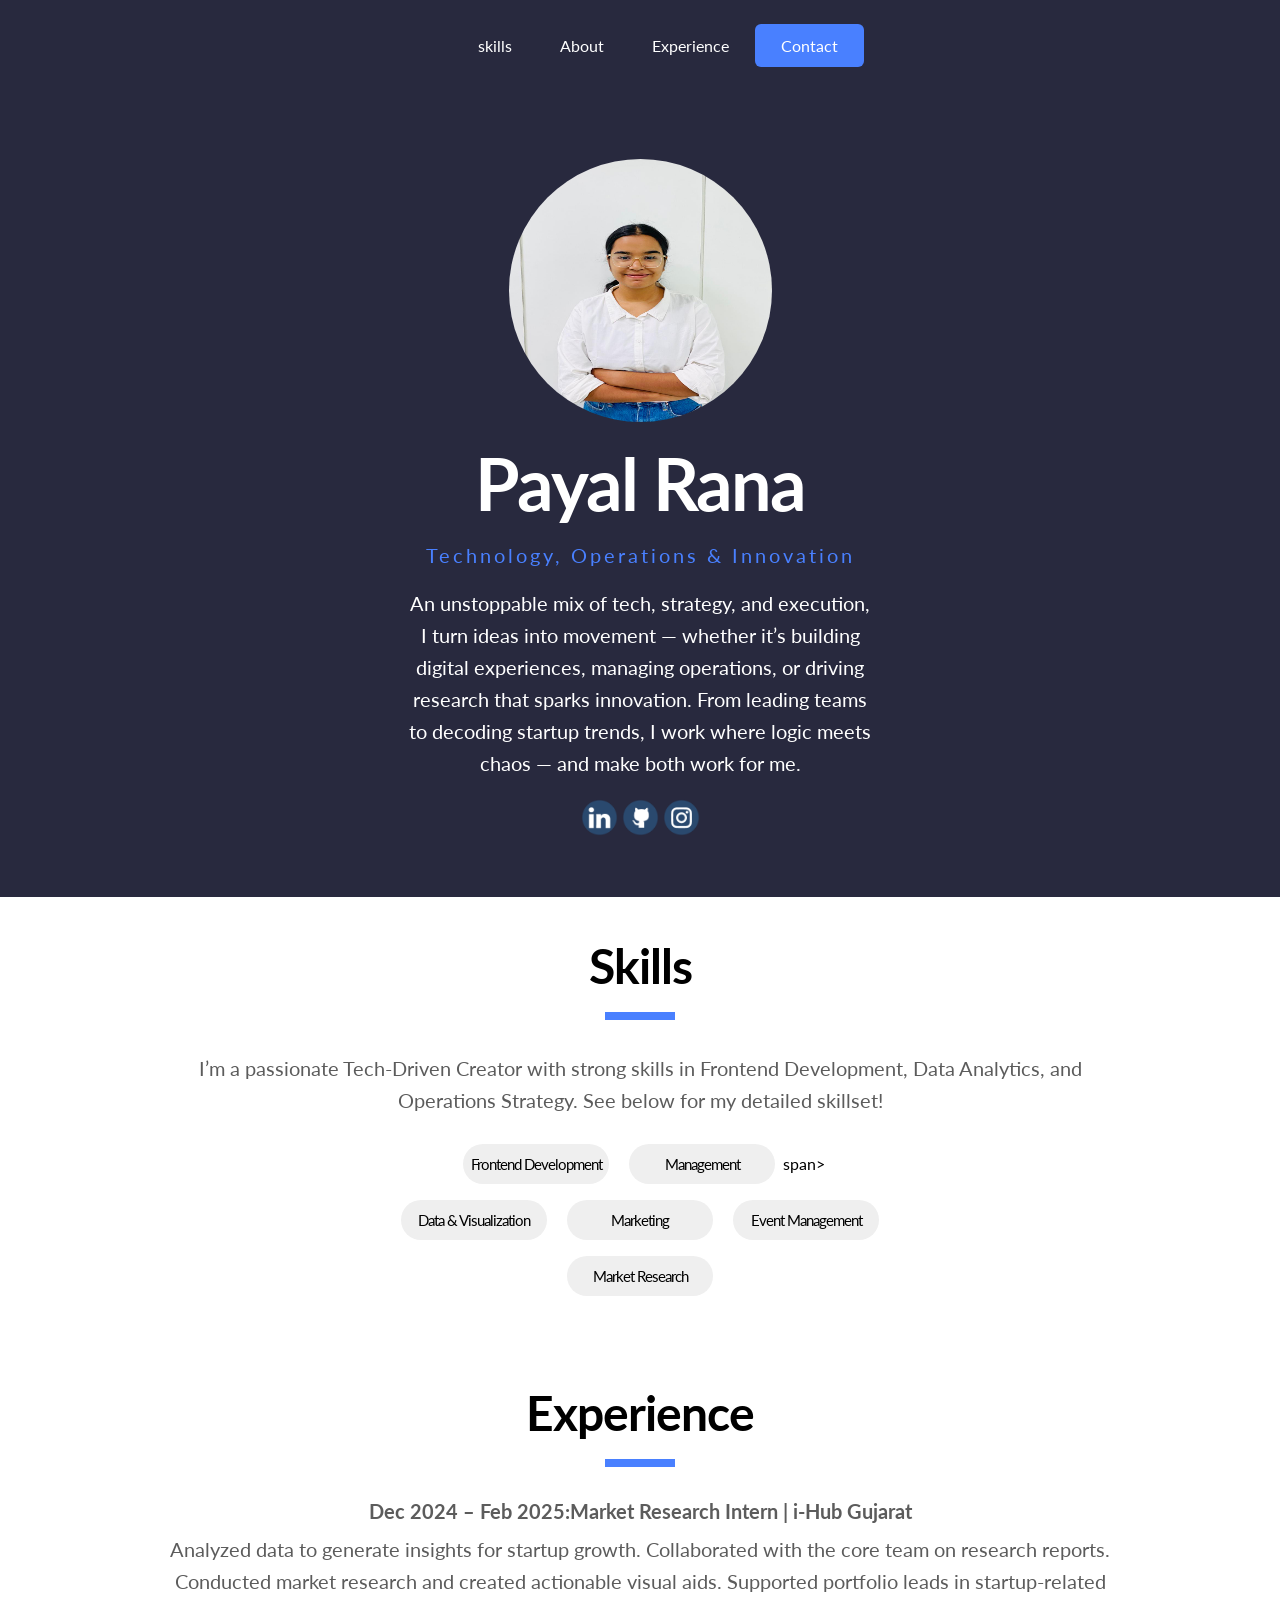
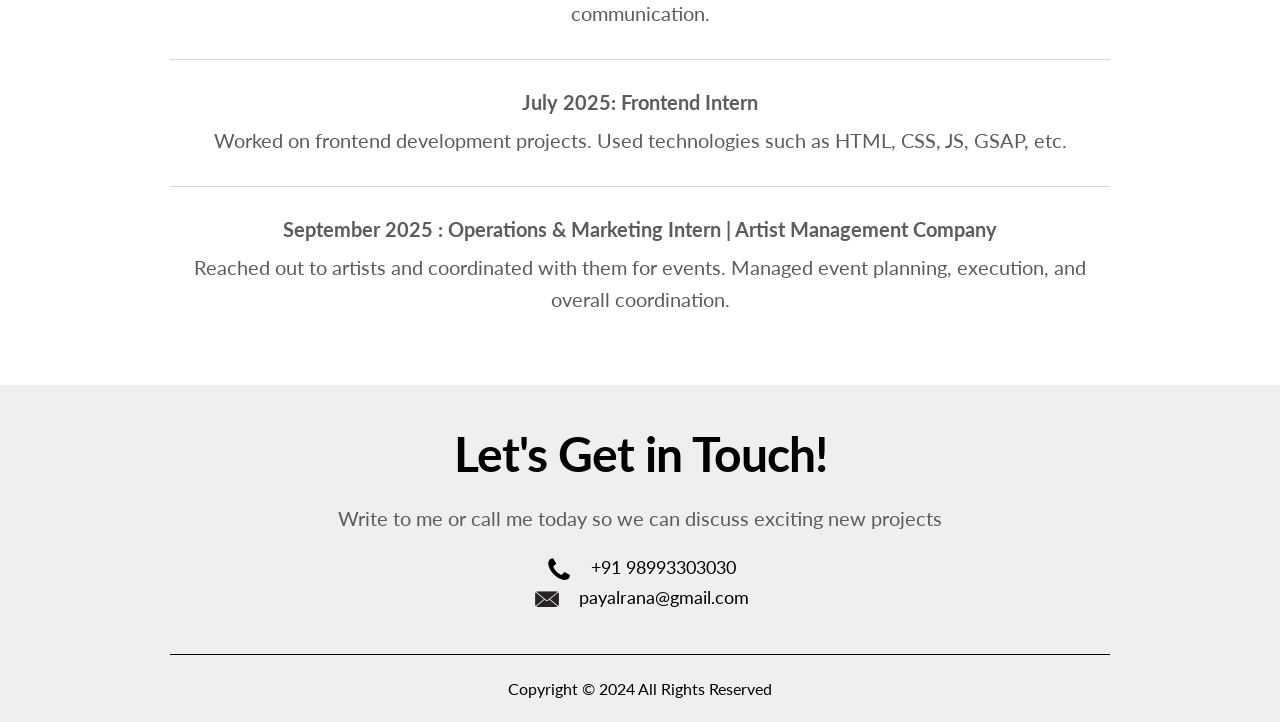
==== index.html @ e481a658 "Update index.html" ====
<!DOCTYPE html>
<html lang="en">
<head>
    <meta charset="UTF-8">
    <meta name="viewport" content="width=device-width, initial-scale=1.0">
    <title> My Portfolio</title>
    <link rel="preconnect" href="https://fonts.googleapis.com">
    <link rel="preconnect" href="https://fonts.gstatic.com" crossorigin>
    <link href="https://fonts.googleapis.com/css2?family=Lato:ital,wght@0,100;0,300;0,400;0,700;0,900;1,100;1,300;1,400;1,700;1,900&display=swap" rel="stylesheet">
    <link rel="stylesheet" href="index.css">
</head>
<body>
    <header class="blue-bg" >
    
        <nav >
            <ul>
                <li>
                    <a href="index.html#skillset">
                        skills
                    </a>
                </li>
                <li>
                    <a   href="index.html#hero">
                        About
                    </a>
                </li>
                <li>
                    <a  href="index.html#experience">
                        Experience
                    </a>
                </li>
                <li class="button">
                    <a  href="index.html#contact">
                        Contact
                    </a>
                </li>
          
            </ul>

        </nav>
    
    </header>
    <section id="hero" class="blue-bg"> 
        <div class="container">
            
            <img id="Profile" src="prof_pic_pyl.jpg"  alt="Profile Picture ">
            
        
            <h1>Payal Rana</h1>
            <h2>
                Technology, Operations & Innovation
            </h2>
            <p> An unstoppable mix of tech, strategy, and execution,
                I turn ideas into movement — whether it’s building 
                digital experiences, managing operations, or driving research that sparks innovation.
                From leading teams to decoding startup trends, I work where logic meets chaos — and 
                make both work for me.</p>
            <ul>
                <li><a target="_blank" href="https://www.linkedin.com/in/payal-rana-98940028a/"> <img src="linkedin - Copy.png" alt="lnkdin icon"></a></li>
                <li><a target= "_blank" href="https://github.com/payal44-tech"><img src="github.png" alt="github icon"></a></li>
                <li><a target="_blank" href="https://www.instagram.com/payalrana7316/?next=%2F&hl=en"> <img src="instagram.png" alt="instagram icon"></a></li>
            </ul>

        
        </div>
        
    </section>
    <section id="skillset">
        <div class="container">
            <h2 class="section-tittle">
                Skills
            </h2>
            <hr>
            <p>
              I’m a passionate Tech-Driven Creator with strong skills in Frontend Development, Data Analytics, and Operations Strategy. See below for my detailed skillset!
            </p>
            <div class="skills">
                <span>Frontend Development</span>
                <span>Management</span>span>
                <span>Data & Visualization</span>
                <span>Marketing</span>
                <span>Event Management</span>
                <span>Market Research</span>
            </div>
        </div>
    </section>
     <section id="experience">
        <div class="container">
            <h2 class="section-tittle">
                Experience

            </h2>
            <hr>
            <article>
                <h3>Dec 2024 – Feb 2025:Market Research Intern | i-Hub Gujarat</h3>
                <p>
                    Analyzed data to generate insights for startup growth.
                    Collaborated with the core team on research reports.
                    Conducted market research and created actionable visual aids.
                    Supported portfolio leads in startup-related communication.
                </p>
            </article>
            
            <article>
                <h3>July 2025: Frontend Intern</h3>
                <p>
                    Worked on frontend development projects.
                    Used technologies such as HTML, CSS, JS, GSAP, etc.
                </p>
            </article>
            <article>
                <h3>September 2025 : Operations & Marketing Intern | Artist Management Company</h3>
                <p>
                    Reached out to artists and coordinated with them for events.
                    Managed event planning, execution, and overall coordination.
                </p>
            </article>
            

        </div>
     </section>
     <section id="contact">
        <h2 class="section-tittle">Let's Get in Touch! </h2>
        <p>Write to me or call me today so we can discuss exciting new projects </p>
        <a href="tel:+919227039201">
            <img src="phone.png" alt="phone icon">
            <span>+91 98993303030</span>
        </a>
        <a href="mailto:payalrana0606@gmail.com">
            <img src="email.png" alt="email icon">
            <span>payalrana@gmail.com</span>
        </a>
     </section>
     <footer>
        <div class="container">

            Copyright &copy; 2024 All Rights Reserved 
        </div>
     </footer>
</body>

</html>
---- index.css ----
/*the :root pesudo-class represents the html element */
:root{
--main-blue:#4980ff;
--dark-blue: #28293E;
--light-grey:#EFEFEF;
--grey:#5c5c5c;

}



body{
    margin: 0;
    padding: 0;
    text-align: center;
    font-family: "lato" , sans-serif;
}
.blue-bg{
    background-color: var(--dark-blue);
    color: white;
}
.container{
    max-width: 940px;
    margin: auto;
}

section .section-tittle{
    font-size: 48px;
    font-weight: bold;
    letter-spacing: -1px;
    margin-bottom: 18px;
    margin-top: 0;

}
section p {
   font-size: 20px;
   line-height : 32px;
   color : var(--grey);
}


header{
    
    text-align: center;
    padding: 20px 0;
    
    
}
ul{
    list-style-type: none;
    
}
header li{
    display: inline;
    
    
}

header a{
    color: white;
    text-decoration: none;
    margin: 0 22px;
}
section img#Profile{
    width: 263px;
    height: 263px;
    border-radius: 270px;
    
}
section#hero {
    padding-top: 68px;
    padding-bottom: 58px;
   
}
section#hero h1{
    font-size: 72px;
    font-weight: bold;
    margin-top: 15px;
    margin-bottom: 0;
    letter-spacing: -2px;


}
section#hero h2{
    font-size: 20px;
    font-weight: normal;
    color: var(--main-blue);
    margin-bottom: 20px;
    letter-spacing: 3px;

}
section#hero P{
    
    
    max-width: 465px;
    margin: auto;
    margin-bottom: 20px;
    color: white;
    
    
}
section#hero ul{
    padding: 0;
    margin: 0 6px;
}
section#hero li {
    display: inline;
    
}
section#hero li img{
    width: 37px;
    height: 37px;
}
.button{
    background-color: var(--main-blue);
    padding: 12px 4px;
    border-radius: 6px;
}
.button:hover{
    background-color: purple;
}
video{
    max-width: 100%;
    height: auto;
}
section{
    padding: 40px 0;
}
hr{
    width: 70px;
    height: 8px;
    background-color:var(--main-blue);
    margin: 16px auto 32px auto ;
    border: none;
}
section#skillset span  {
    display: inline-block;
    background-color: var(--light-grey);
    width: 146px;
    height: 40px;
    border-radius: 72px;
    margin: 8px;
    line-height: 40px;
    font-size: 15px;
    letter-spacing: -1px;
}
section#skillset .skills{

    width: 500px;
    margin: auto;
}
section#experience article{
    border-bottom: 1px solid #d9d9d9 ;
    padding: 30px 0 ;
}

section#experience article:last-of-type{
    border-bottom: none;
}
section#experience article:first-of-type{
    padding-top: 0;
}
section#experience article h3{
    color: var(--grey);
    font-size: 20px;
    margin-top: 0;
    margin-bottom: 10px;
}
section#experience article p{
    margin: 0;
}
section#contact{
    background-color: var(--light-grey);

}
section#contact a{
    display: block;
    text-decoration: none;
    color: black;
    font-size: 18px;
}
section#contact a img{
    vertical-align: middle;
    margin-right: 12px;
}
footer{
    background-color: var(--light-grey);
    font-size: 16px;
    
}
footer .container{
    border-top: 1px solid black;
    padding: 24px 0;
}
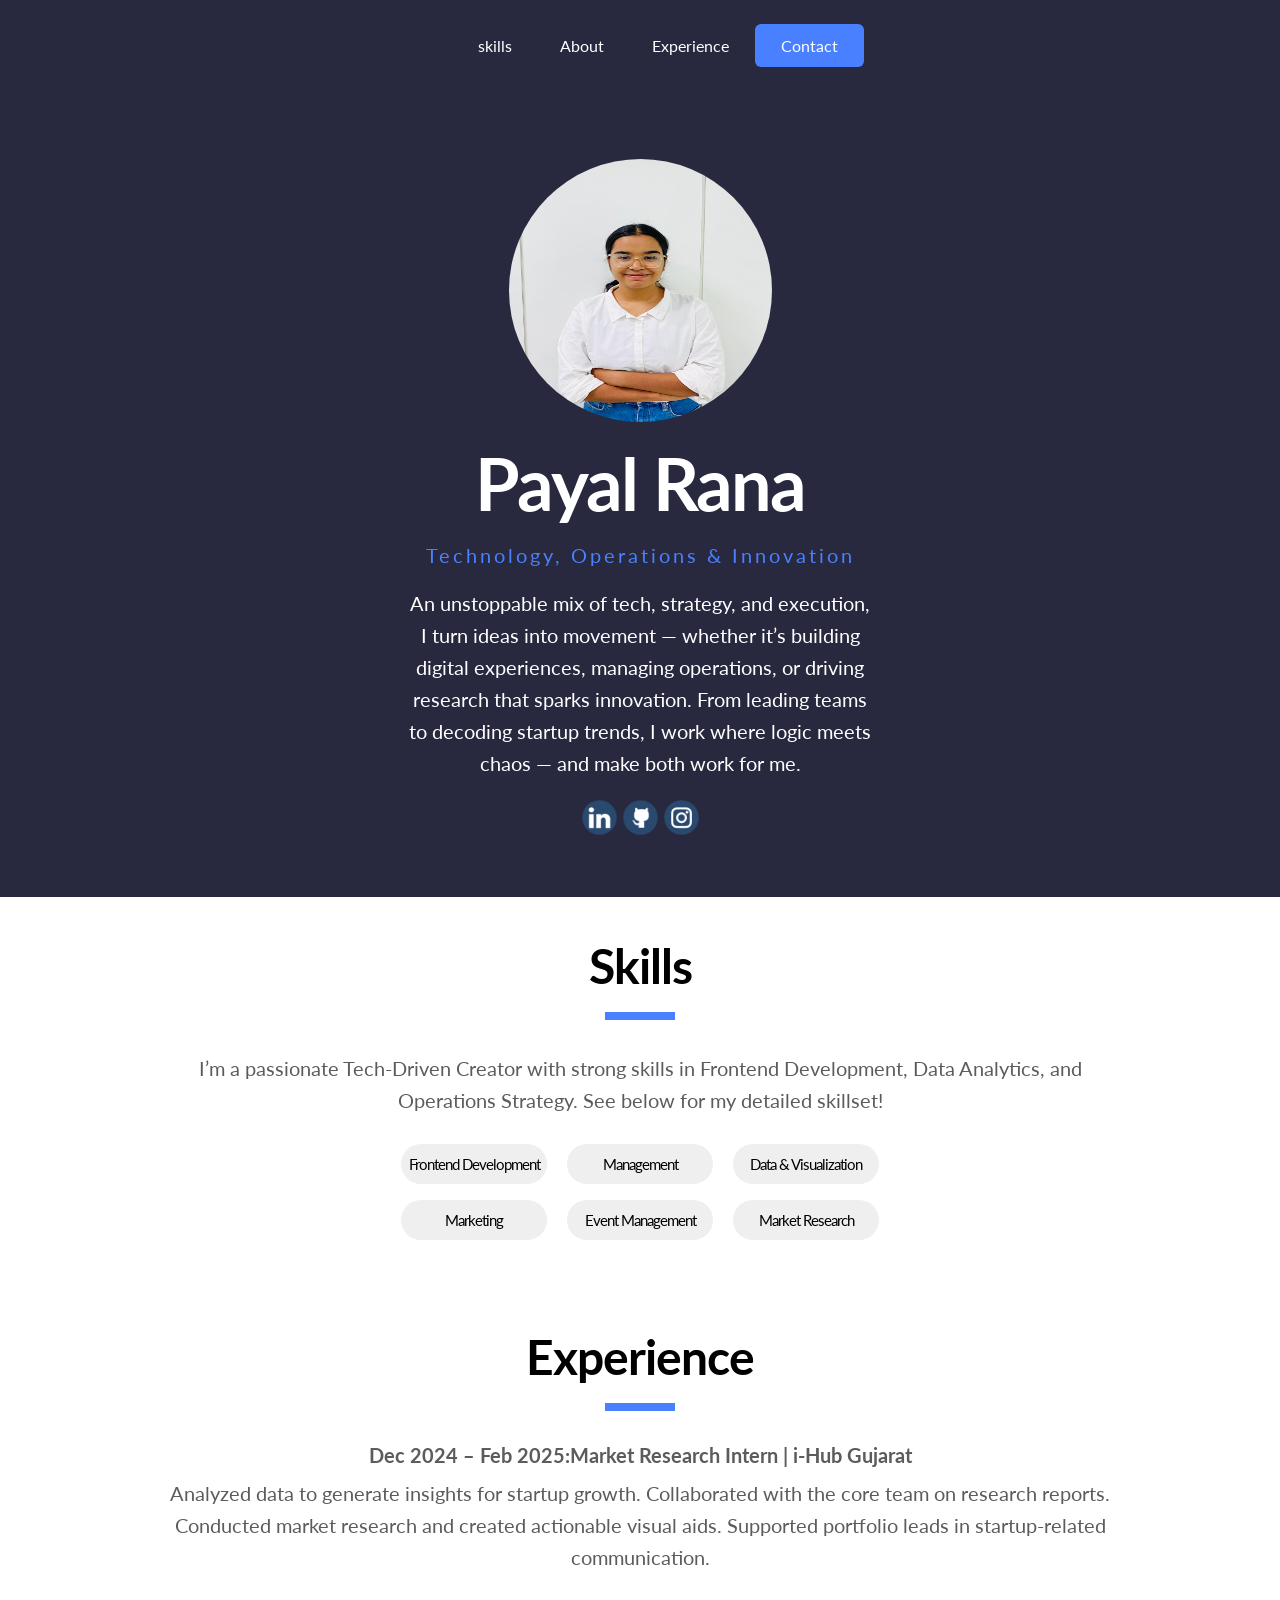
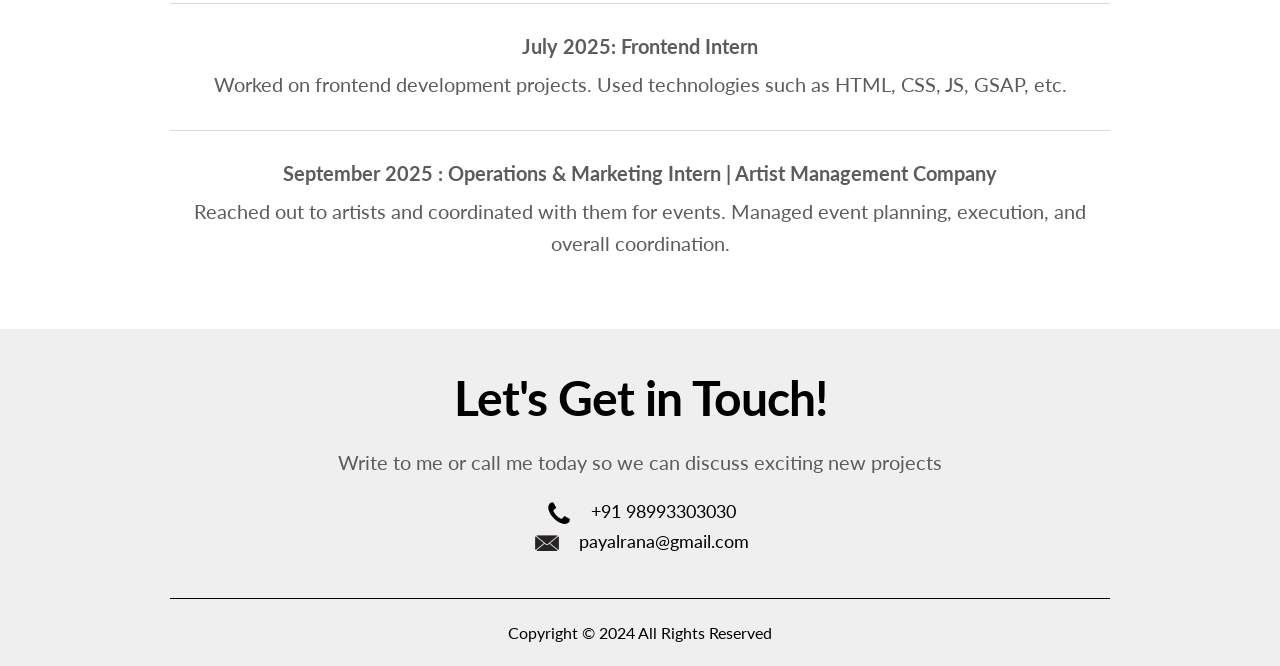
==== commit 2a8361a5: "Update index.html" ====
--- a/index.html
+++ b/index.html
@@ -76,7 +76,7 @@
             </p>
             <div class="skills">
                 <span>Frontend Development</span>
-                <span>Management</span>span>
+                <span>Management</span>
                 <span>Data & Visualization</span>
                 <span>Marketing</span>
                 <span>Event Management</span>
@@ -146,3 +146,4 @@
 
 
 
+
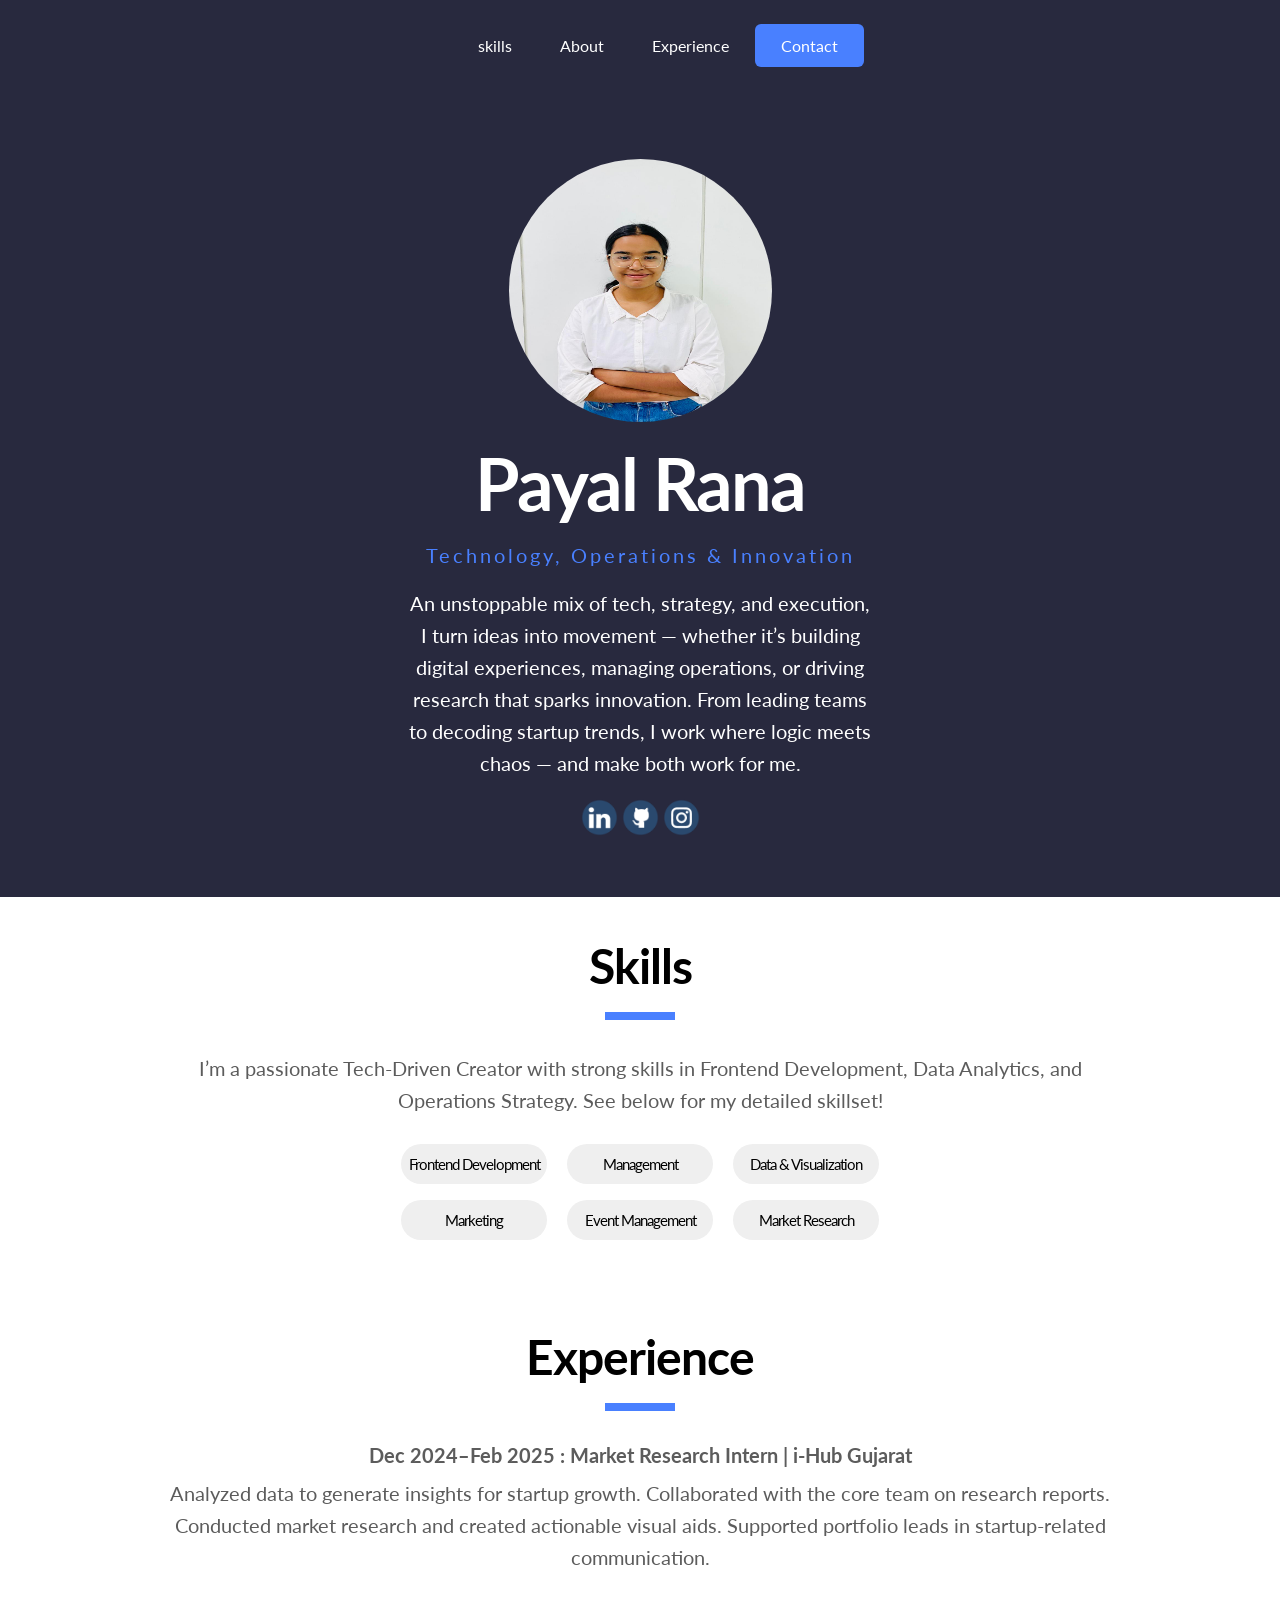
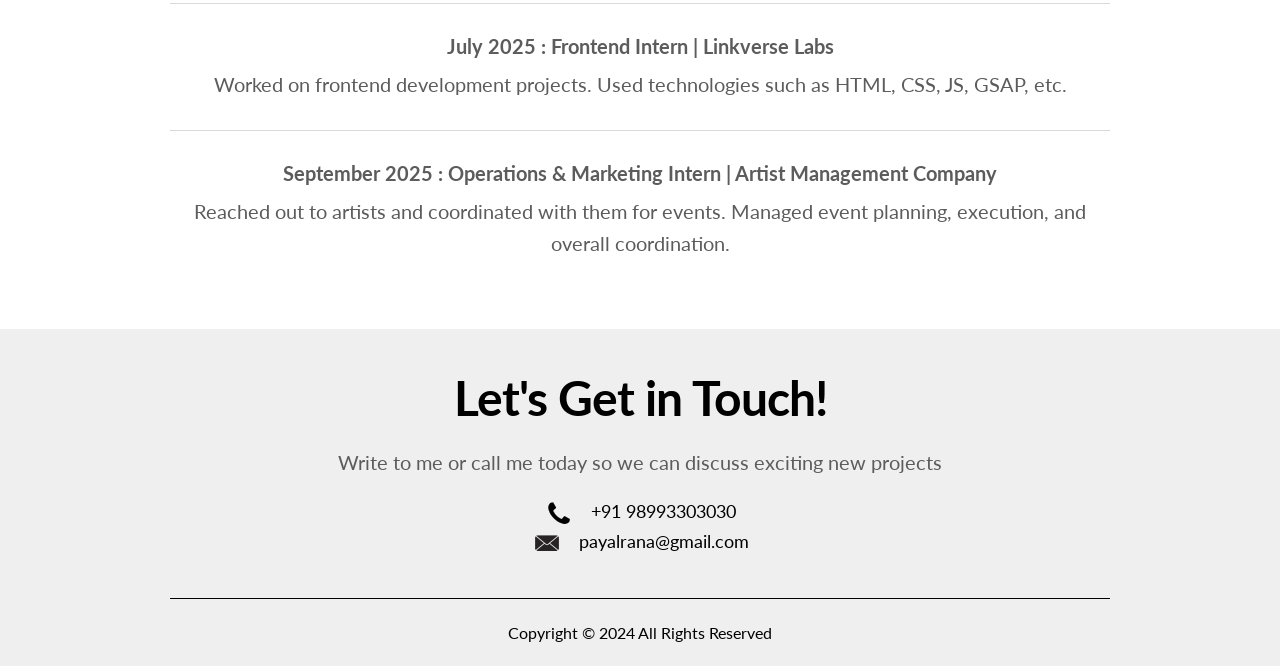
==== commit 1b8f67e2: "Update index.html" ====
--- a/index.html
+++ b/index.html
@@ -92,7 +92,7 @@
             </h2>
             <hr>
             <article>
-                <h3>Dec 2024 – Feb 2025:Market Research Intern | i-Hub Gujarat</h3>
+                <h3>Dec 2024–Feb 2025 : Market Research Intern | i-Hub Gujarat</h3>
                 <p>
                     Analyzed data to generate insights for startup growth.
                     Collaborated with the core team on research reports.
@@ -102,7 +102,7 @@
             </article>
             
             <article>
-                <h3>July 2025: Frontend Intern</h3>
+                <h3>July 2025 : Frontend Intern | Linkverse Labs</h3>
                 <p>
                     Worked on frontend development projects.
                     Used technologies such as HTML, CSS, JS, GSAP, etc.
@@ -147,3 +147,4 @@
 
 
 
+
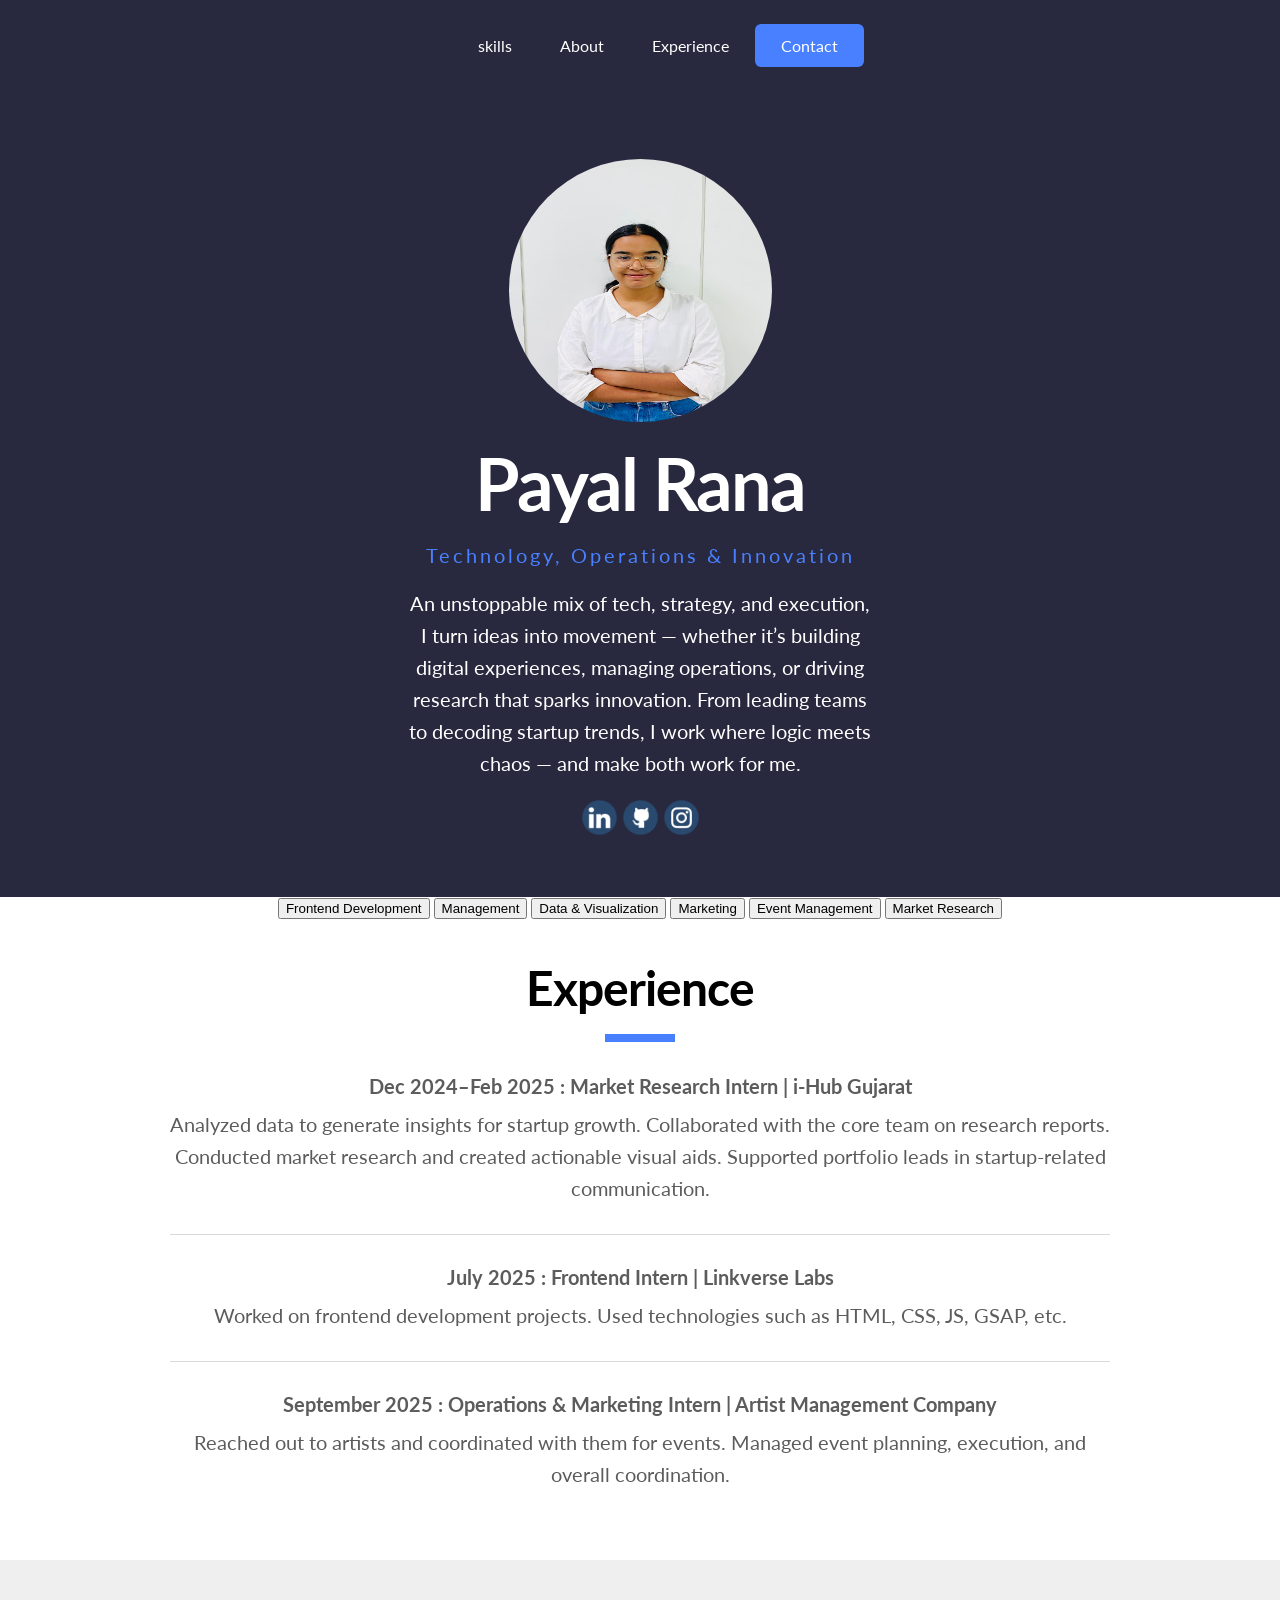
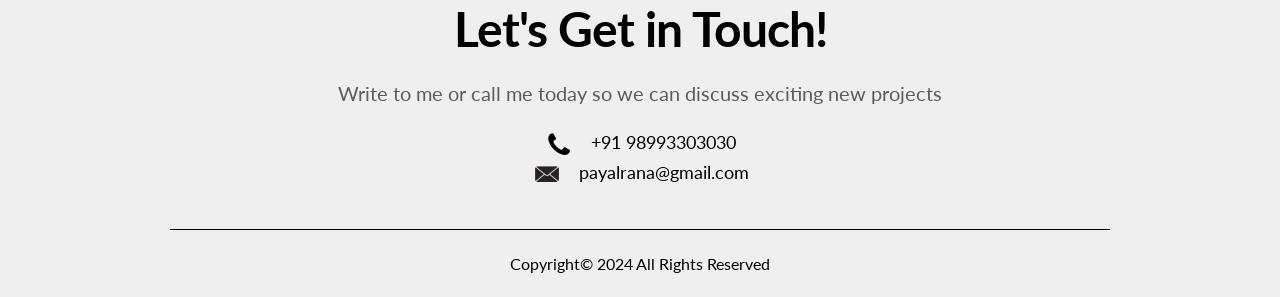
==== commit c31fc901: "Add interactive skill buttons to index.html Added skill buttons to showcase various skills interacti" ====
--- a/index.html
+++ b/index.html
@@ -65,25 +65,17 @@
         </div>
         
     </section>
-    <section id="skillset">
-        <div class="container">
-            <h2 class="section-tittle">
-                Skills
-            </h2>
-            <hr>
-            <p>
-              I’m a passionate Tech-Driven Creator with strong skills in Frontend Development, Data Analytics, and Operations Strategy. See below for my detailed skillset!
-            </p>
-            <div class="skills">
-                <span>Frontend Development</span>
-                <span>Management</span>
-                <span>Data & Visualization</span>
-                <span>Marketing</span>
-                <span>Event Management</span>
-                <span>Market Research</span>
-            </div>
-        </div>
-    </section>
+    <div class="skill-buttons">
+        <button onclick="showTemplate('frontend')">Frontend Development</button>
+        <button onclick="showTemplate('management')">Management</button>
+        <button onclick="showTemplate('data')">Data & Visualization</button>
+        <button onclick="showTemplate('marketing')">Marketing</button>
+        <button onclick="showTemplate('event')">Event Management</button>
+        <button onclick="showTemplate('research')">Market Research</button>
+      </div>
+      
+      <div id="template-box" class="template hidden"></div>
+    
      <section id="experience">
         <div class="container">
             <h2 class="section-tittle">
@@ -134,7 +126,7 @@
      <footer>
         <div class="container">
 
-            Copyright &copy; 2024 All Rights Reserved 
+            Copyright&copy; 2024 All Rights Reserved 
         </div>
      </footer>
 </body>
@@ -148,3 +140,4 @@
 
 
 
+
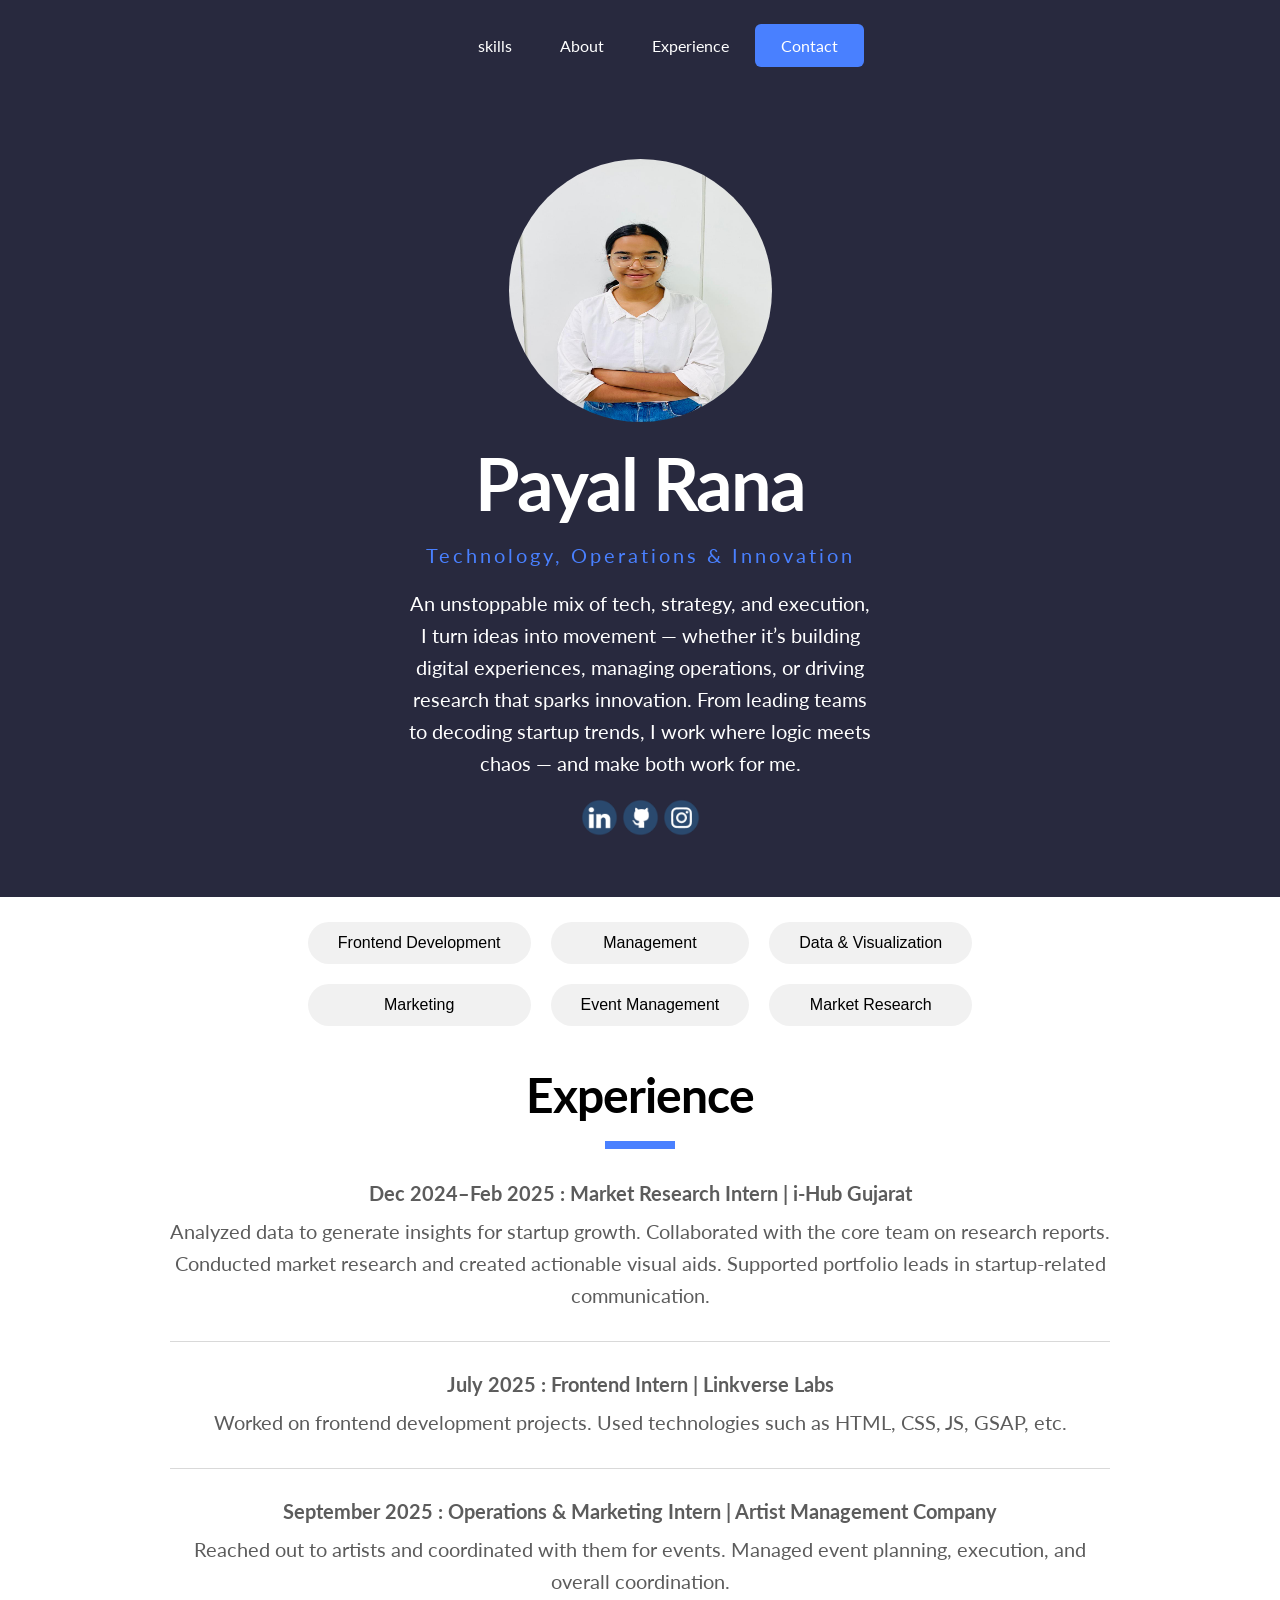
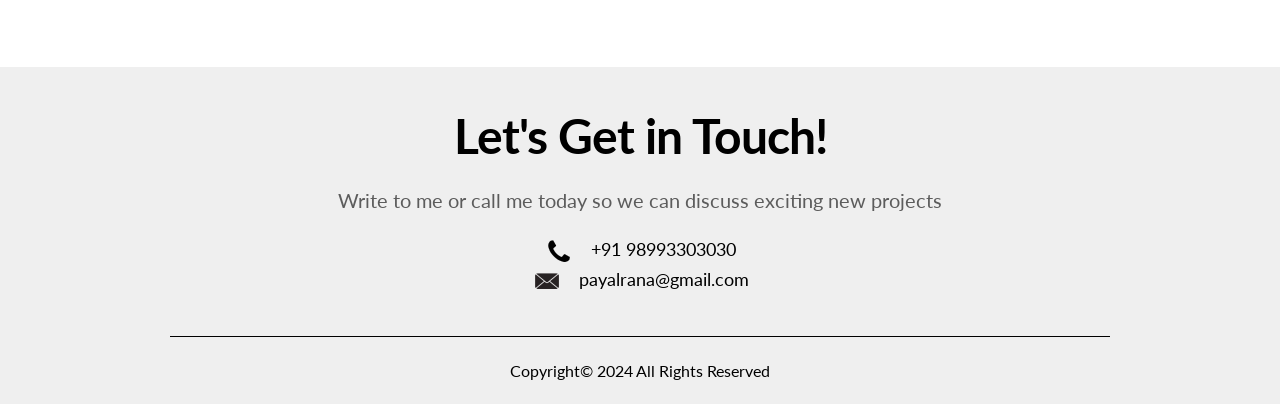
==== commit aa04e5b2: "Fix HTML formatting and add script tag" ====
--- a/index.html
+++ b/index.html
@@ -129,6 +129,7 @@
             Copyright&copy; 2024 All Rights Reserved 
         </div>
      </footer>
+<script src="index.js"></script>
 </body>
 
 </html>
@@ -141,3 +142,4 @@
 
 
 
+
--- a/index.css
+++ b/index.css
@@ -191,4 +191,36 @@
 footer .container{
     border-top: 1px solid black;
     padding: 24px 0;
-}+
+}
+.skill-buttons {
+    display: grid;
+    grid-template-columns: repeat(3, auto);
+    gap: 20px;
+    justify-content: center;
+    margin-top: 25px;
+  }
+  
+  .skill-buttons button {
+    padding: 12px 30px;
+    background: #f1f1f1;
+    border: none;
+    border-radius: 30px;
+    font-size: 16px;
+    cursor: pointer;
+    font-weight: 500;
+    transition: 0.25s ease;
+  }
+  
+  /* Hover effect */
+  .skill-buttons button:hover {
+    background: #e6e6e6;
+    transform: translateY(-2px);
+  }
+  
+  /* Active/selected state */
+  .skill-buttons button.active {
+    background: black;
+    color: white;
+  }
+  
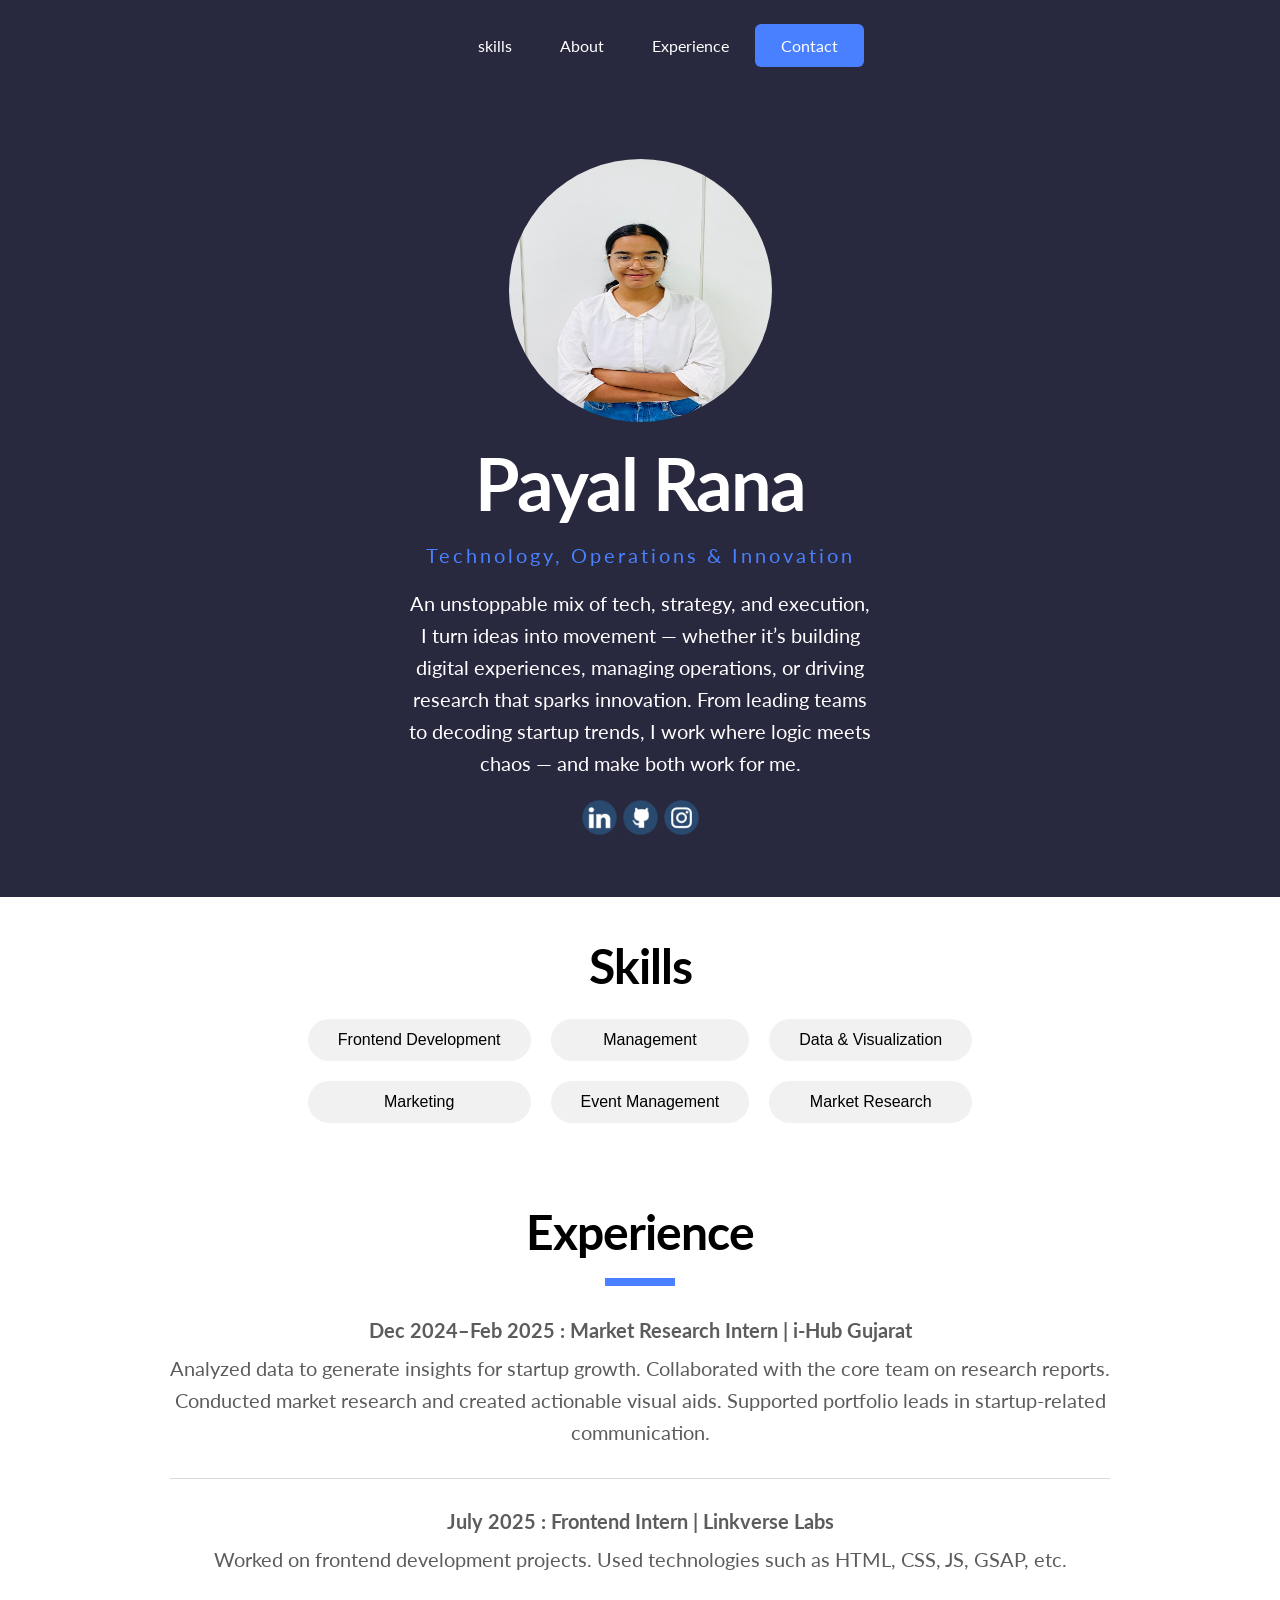
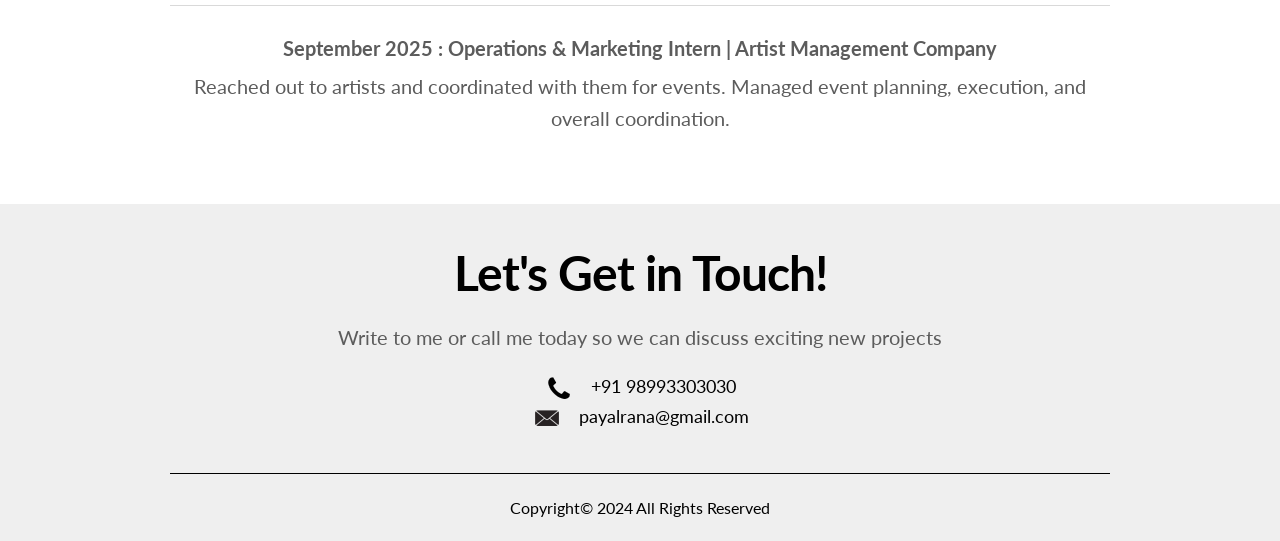
==== commit bdd47cf1: "Fix HTML structure and update content" ====
--- a/index.html
+++ b/index.html
@@ -65,16 +65,24 @@
         </div>
         
     </section>
-    <div class="skill-buttons">
-        <button onclick="showTemplate('frontend')">Frontend Development</button>
-        <button onclick="showTemplate('management')">Management</button>
-        <button onclick="showTemplate('data')">Data & Visualization</button>
-        <button onclick="showTemplate('marketing')">Marketing</button>
-        <button onclick="showTemplate('event')">Event Management</button>
-        <button onclick="showTemplate('research')">Market Research</button>
-      </div>
+
+    <section id="experience">
+        <div class="container">
+            <h2 class="section-tittle">
+                Skills
+
+            </h2>
+         <div class="skill-buttons">
+                <button onclick="showTemplate('frontend')">Frontend Development</button>
+                <button onclick="showTemplate('management')">Management</button>
+                <button onclick="showTemplate('data')">Data & Visualization</button>
+                <button onclick="showTemplate('marketing')">Marketing</button>
+                <button onclick="showTemplate('event')">Event Management</button>
+                <button onclick="showTemplate('research')">Market Research</button>
+         </div>
       
-      <div id="template-box" class="template hidden"></div>
+         <div id="template-box" class="template hidden"></div>
+    </section>
     
      <section id="experience">
         <div class="container">
@@ -143,3 +151,4 @@
 
 
 
+
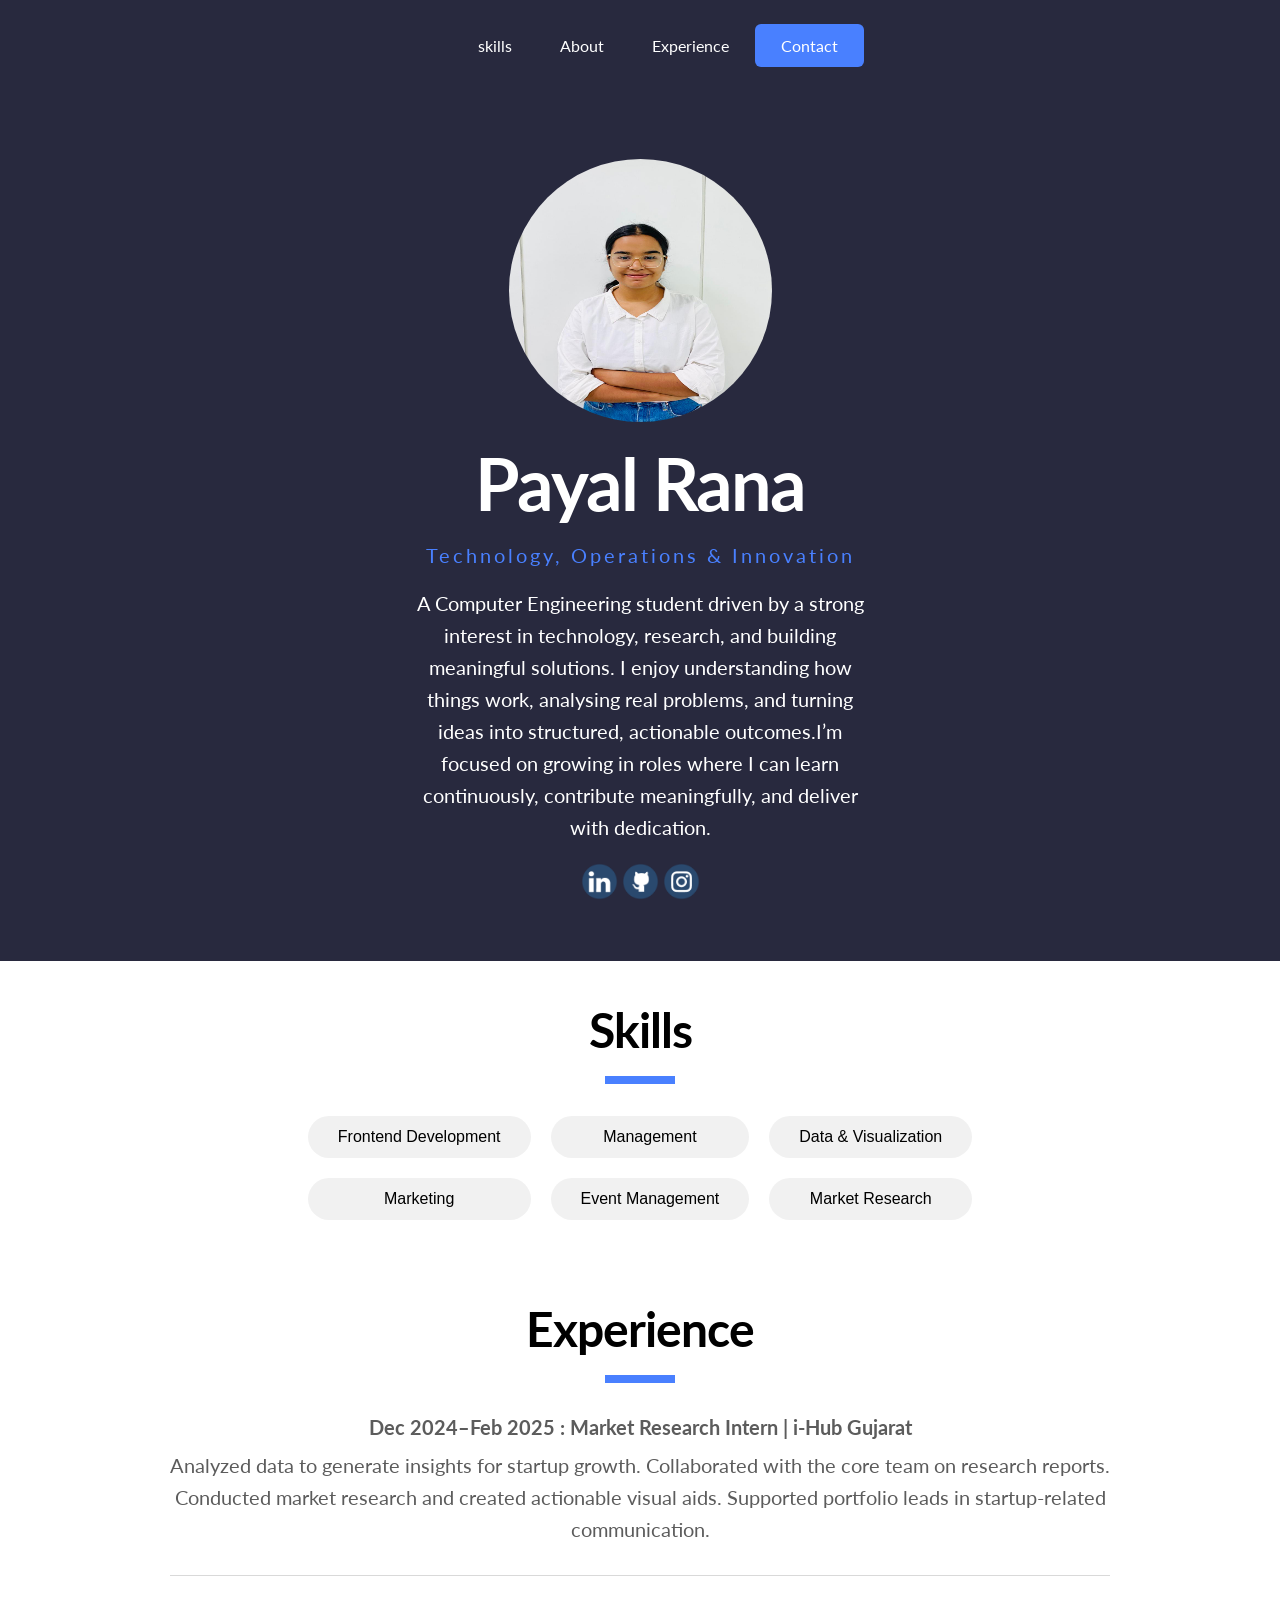
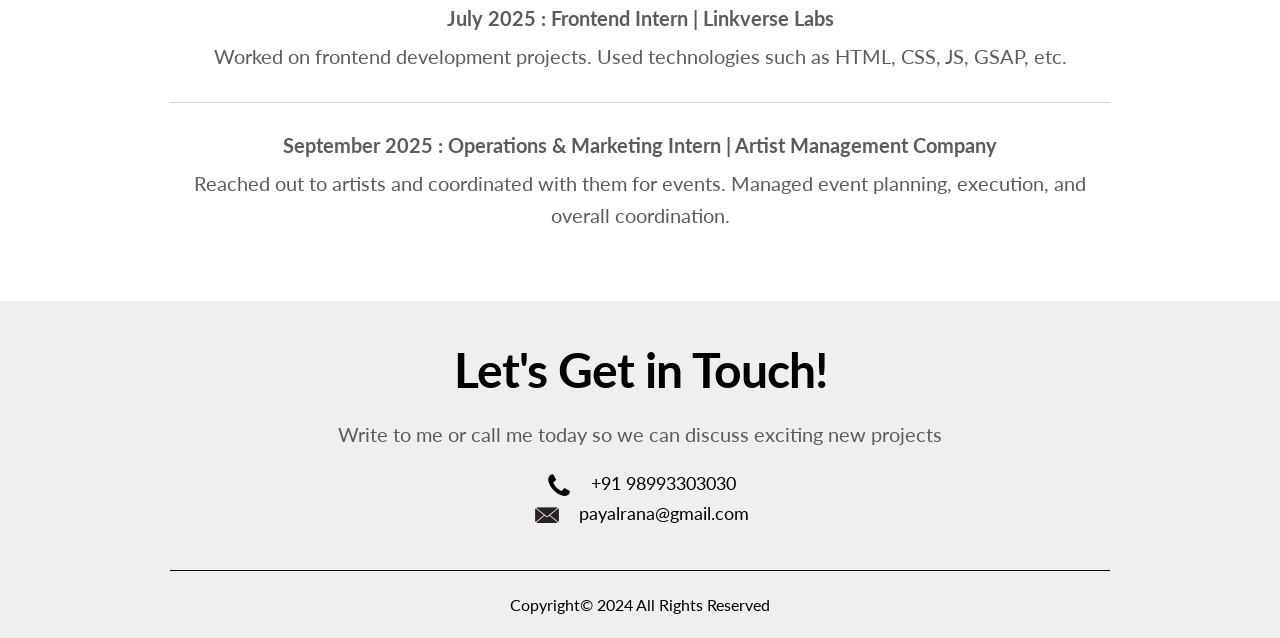
==== commit 8d9360fa: "Update index.html" ====
--- a/index.html
+++ b/index.html
@@ -50,11 +50,12 @@
             <h2>
                 Technology, Operations & Innovation
             </h2>
-            <p> An unstoppable mix of tech, strategy, and execution,
-                I turn ideas into movement — whether it’s building 
-                digital experiences, managing operations, or driving research that sparks innovation.
-                From leading teams to decoding startup trends, I work where logic meets chaos — and 
-                make both work for me.</p>
+            <p> A Computer Engineering student driven by a strong interest 
+                in technology, research, and building meaningful solutions.
+                I enjoy understanding how things work, analysing real problems, 
+                and turning ideas into structured, actionable outcomes.I’m 
+                focused on growing in roles where I can learn continuously, 
+                contribute meaningfully, and deliver with dedication.</p>
             <ul>
                 <li><a target="_blank" href="https://www.linkedin.com/in/payal-rana-98940028a/"> <img src="linkedin - Copy.png" alt="lnkdin icon"></a></li>
                 <li><a target= "_blank" href="https://github.com/payal44-tech"><img src="github.png" alt="github icon"></a></li>
@@ -66,12 +67,13 @@
         
     </section>
 
-    <section id="experience">
+    <section id="skills">
         <div class="container">
             <h2 class="section-tittle">
                 Skills
 
             </h2>
+            <hr>
          <div class="skill-buttons">
                 <button onclick="showTemplate('frontend')">Frontend Development</button>
                 <button onclick="showTemplate('management')">Management</button>
@@ -152,3 +154,5 @@
 
 
 
+
+
